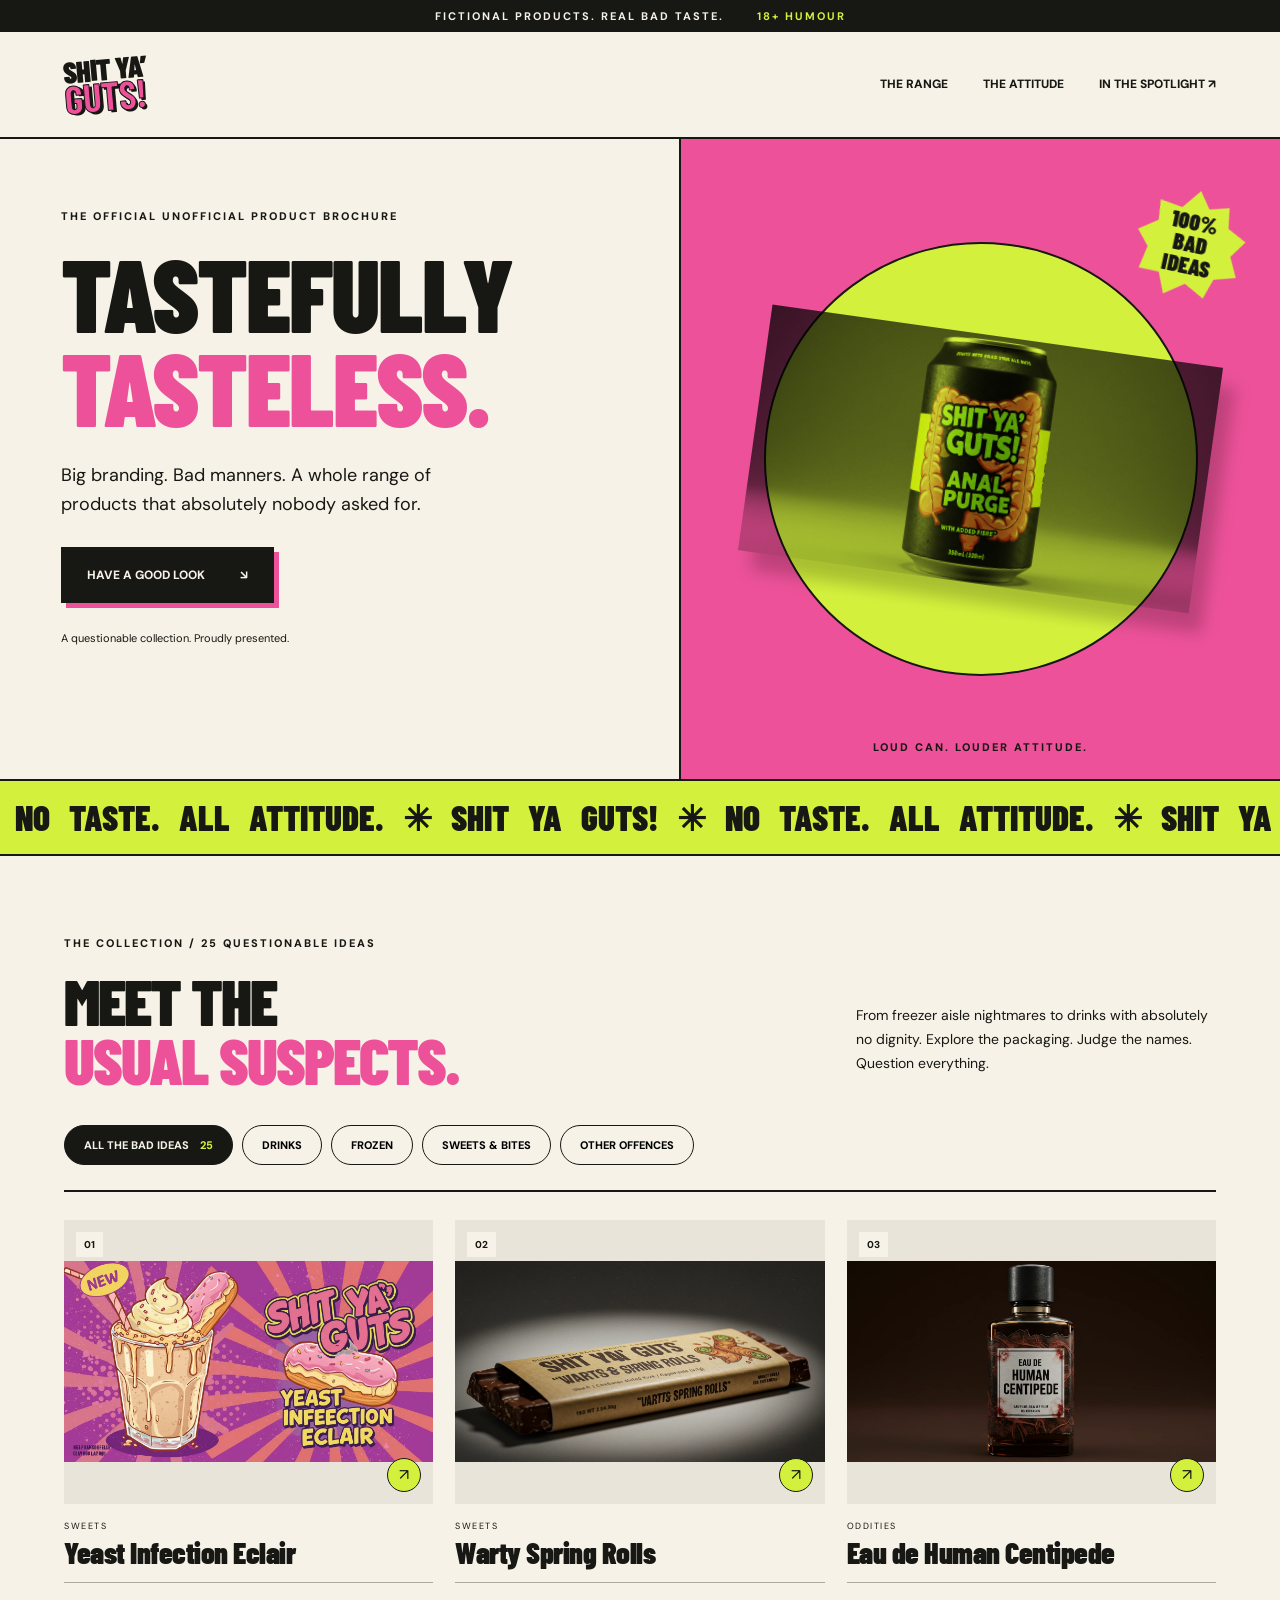
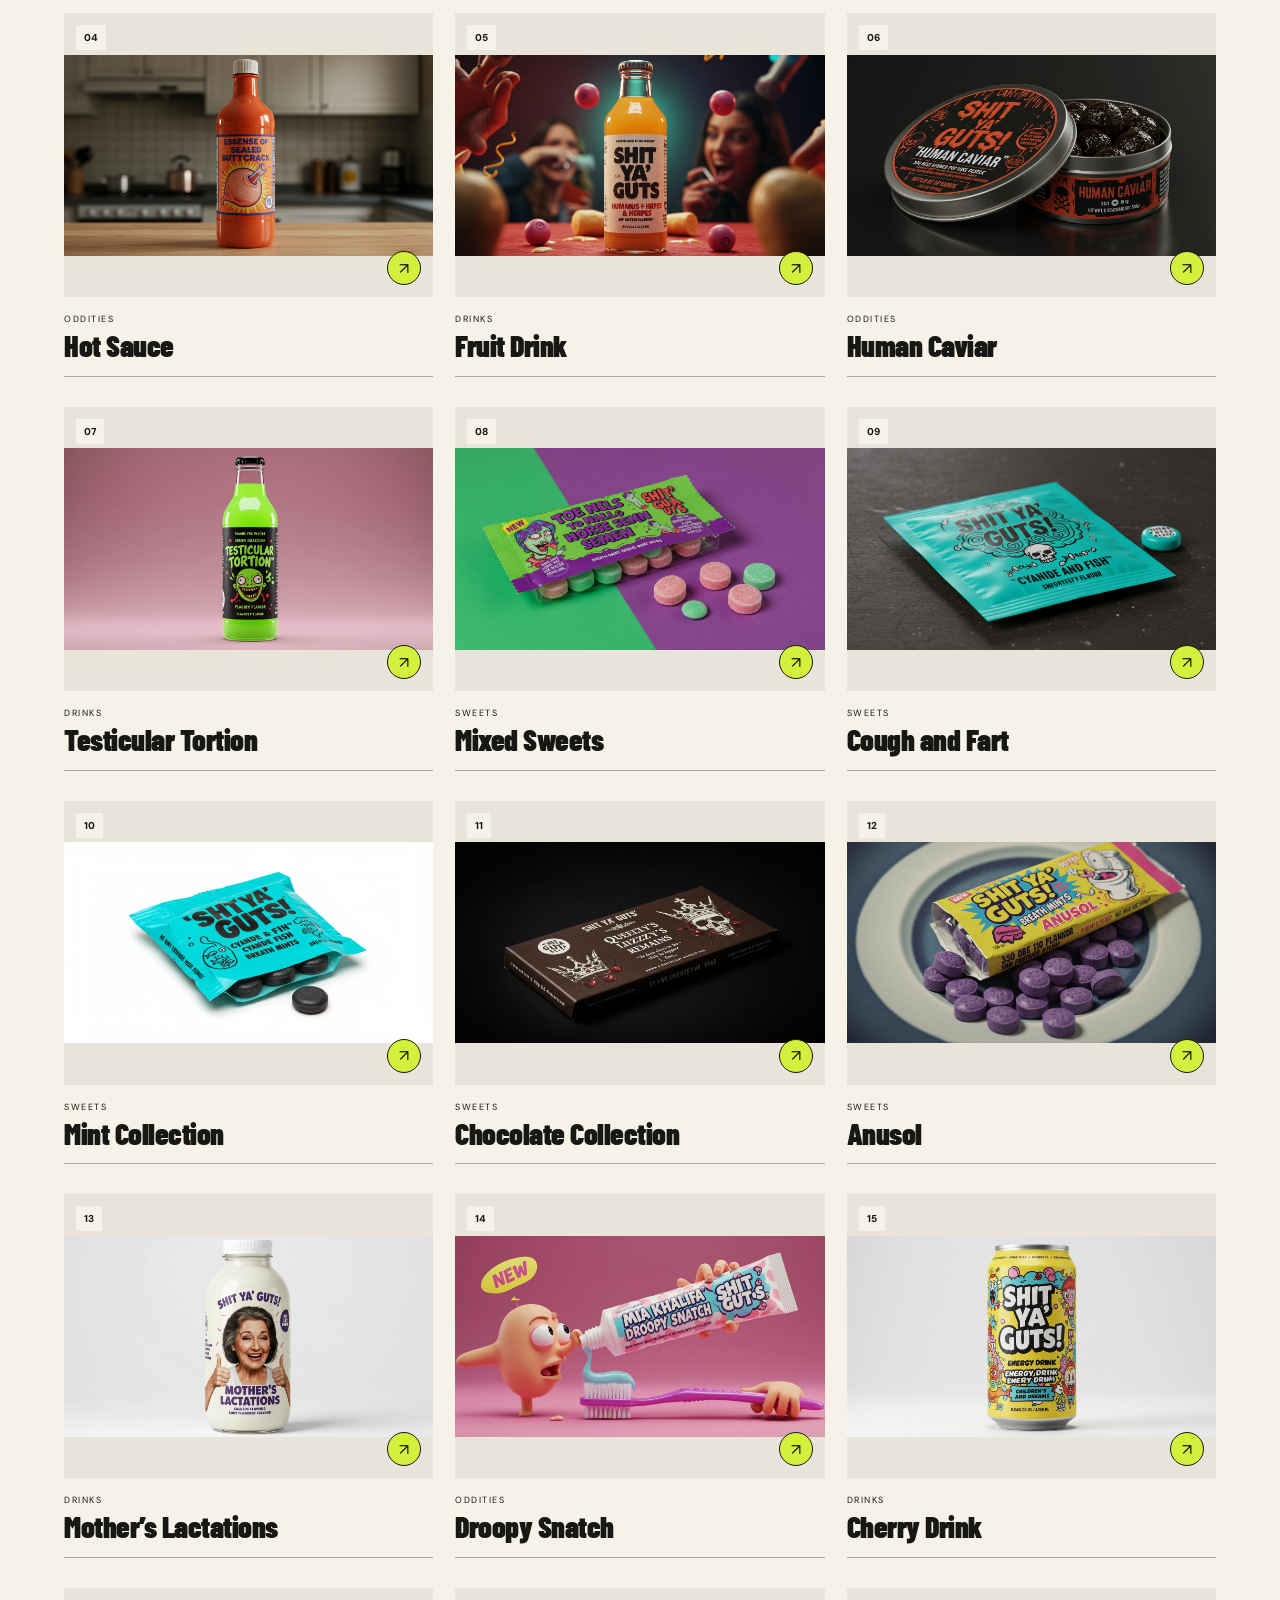
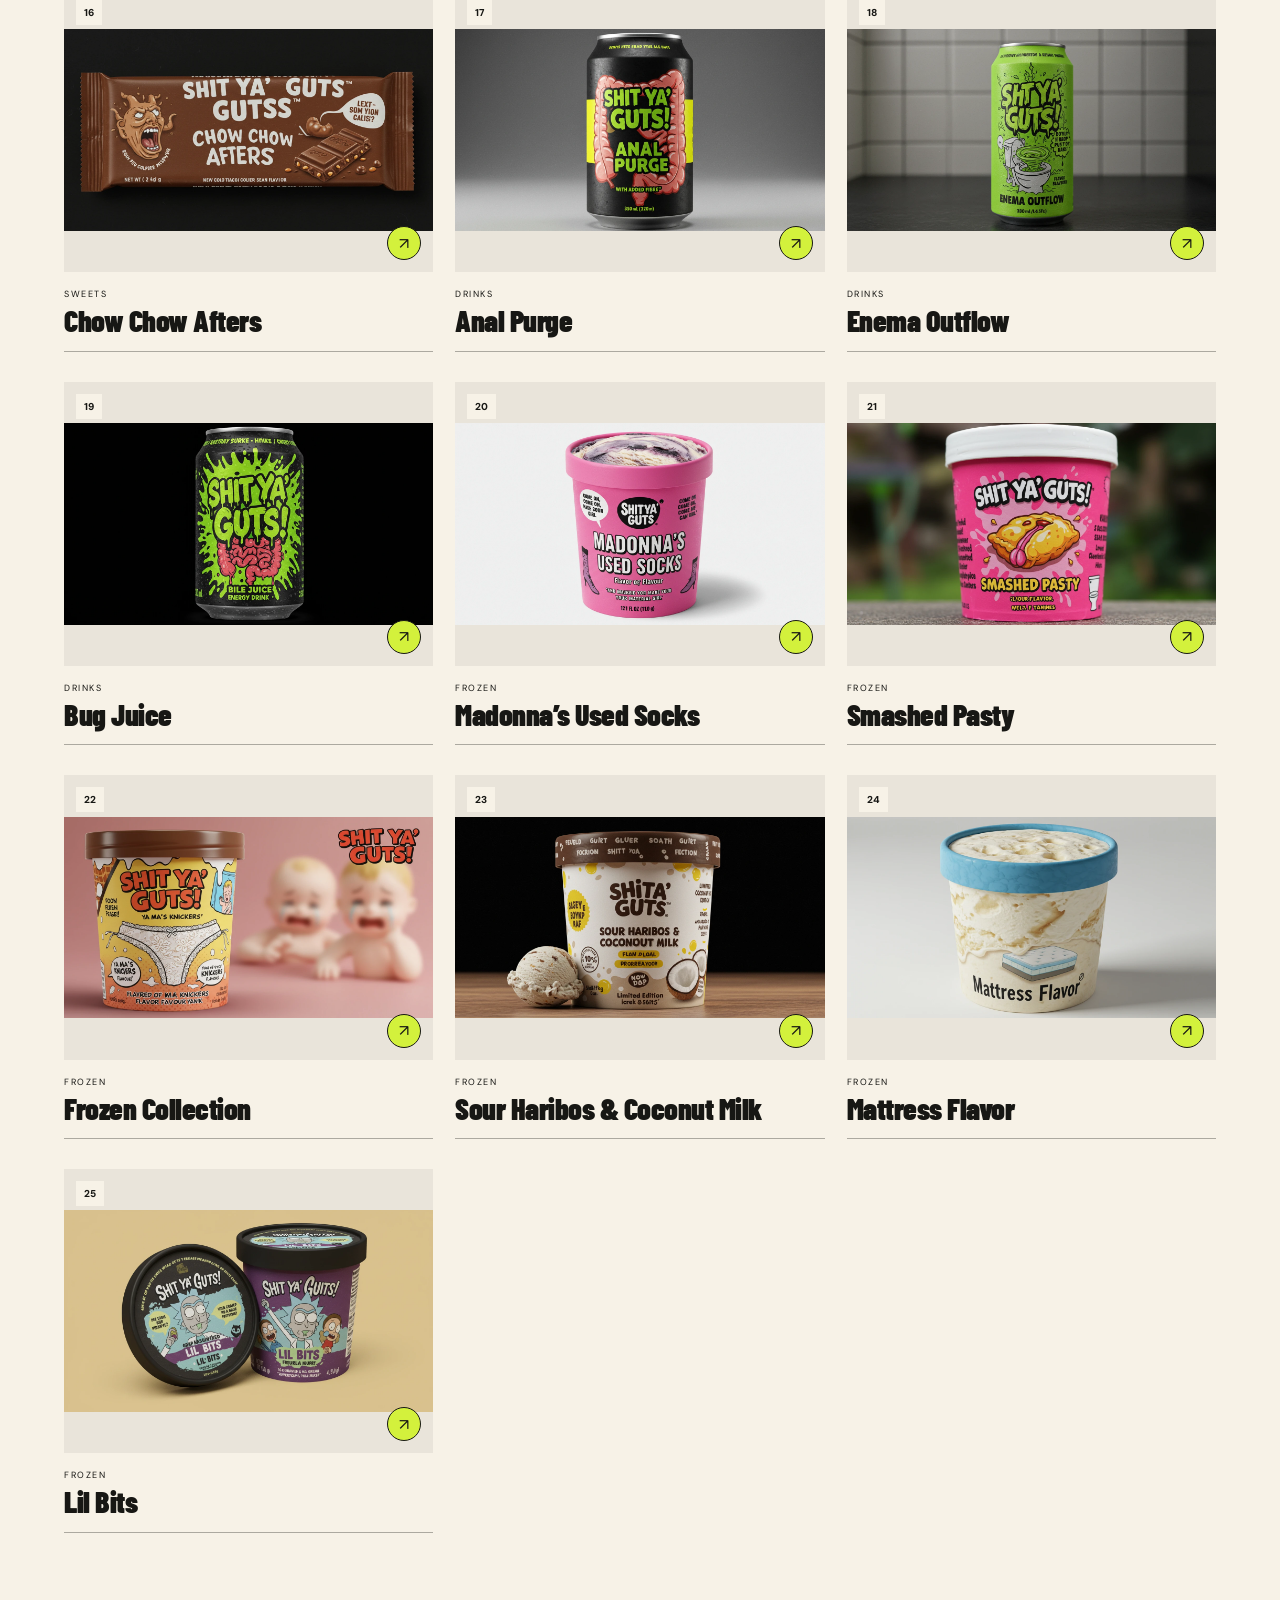
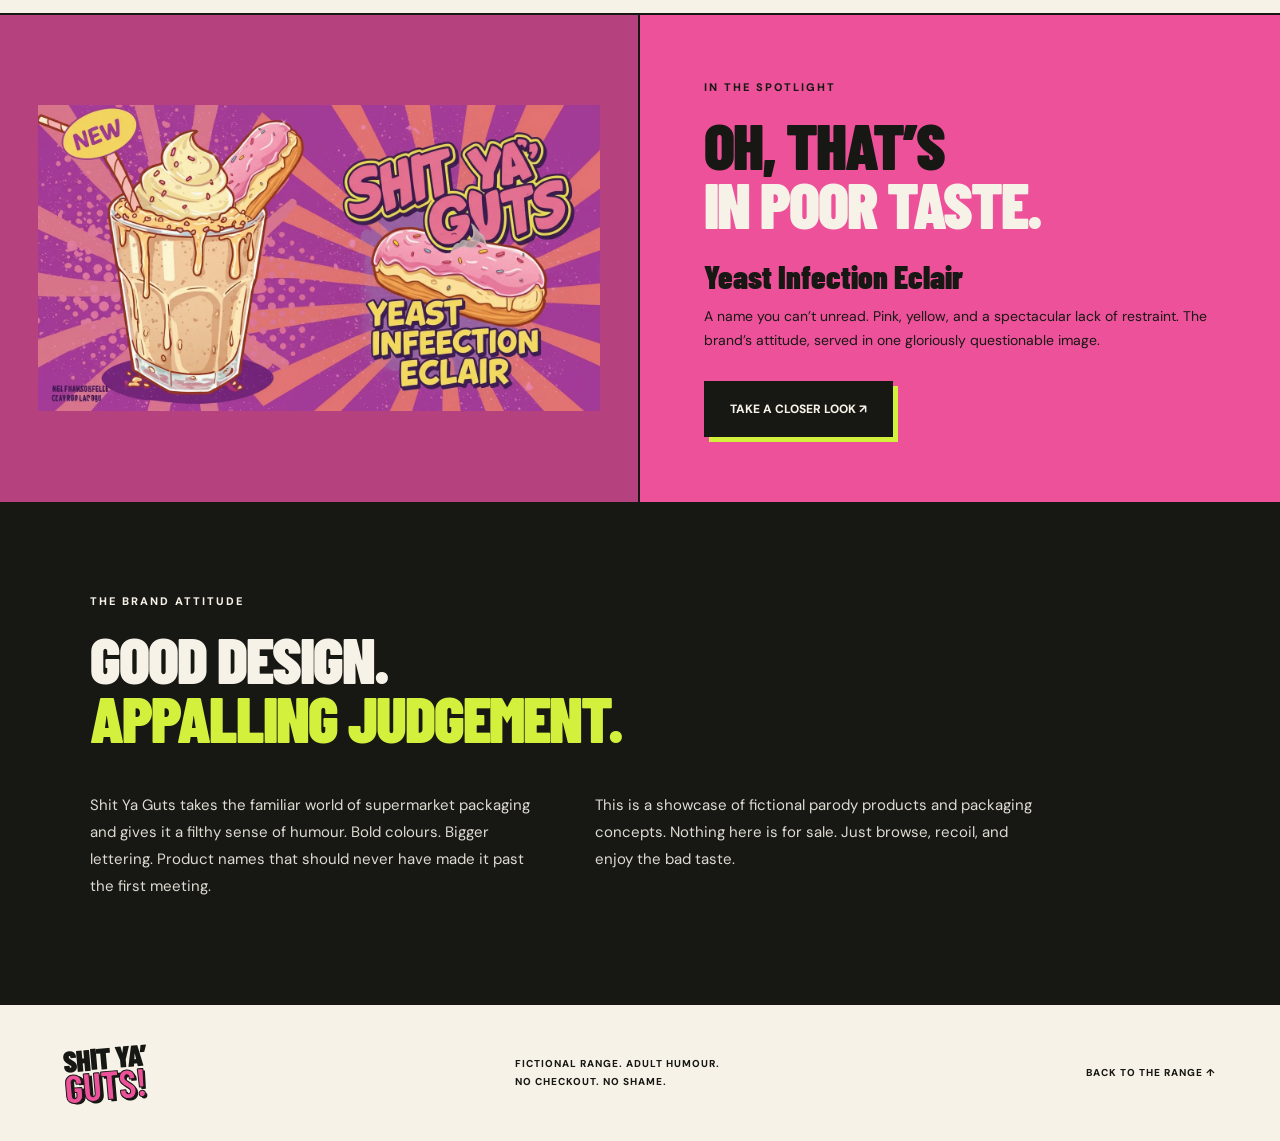
==== syg/index.html @ 216e4b2e "Added SYG and GA" ====
<!doctype html>
<html lang="en">

    <head>
        <!-- Google tag (gtag.js) -->
        <script async src="https://www.googletagmanager.com/gtag/js?id=G-4V64C5Z0NR"></script>
        <script>
            window.dataLayer = window.dataLayer || [];
            function gtag() { dataLayer.push(arguments); }
            gtag('js', new Date());

            gtag('config', 'G-4V64C5Z0NR');
        </script>

        <meta charset="utf-8">
        <meta name="viewport" content="width=device-width,initial-scale=1">
        <meta name="theme-color" content="#ea4b99">
        <title>Shit Ya Guts — Tastefully tasteless.</title>
        <meta name="description" content="Explore the gloriously tasteless fictional Shit Ya Guts product range.">
        <link rel="stylesheet" href="style.css">
    </head>

    <body>
        <div class="notice">FICTIONAL PRODUCTS. REAL BAD TASTE. <span>18+ HUMOUR</span></div>
        <header><a class="logo" href="#" aria-label="Shit Ya Guts home">SHIT YA’<br><b>GUTS!</b></a>
            <nav aria-label="Main navigation"><a href="#range">THE RANGE</a><a href="#attitude">THE ATTITUDE</a><a href="#spotlight">IN THE SPOTLIGHT ↗</a></nav>
        </header>
        <main>
            <section class="hero">
                <div class="hero-copy">
                    <p class="eyebrow">THE OFFICIAL UNOFFICIAL PRODUCT BROCHURE</p>
                    <h1>TASTEFULLY<br><em>TASTELESS.</em></h1>
                    <p class="intro">Big branding. Bad manners. A whole range of products that absolutely nobody asked for.</p><a class="button" href="#range">HAVE A GOOD LOOK <span>↘</span></a>
                    <div class="smallprint">A questionable collection. Proudly presented.</div>
                </div>
                <div class="hero-art">
                    <div class="burst">100%<br>BAD<br>IDEAS</div><img src="assets/17-image-26-.webp" alt="Shit Ya Guts Anal Purge drink can" fetchpriority="high">
                    <div class="art-caption">LOUD CAN. LOUDER ATTITUDE.</div>
                </div>
            </section>
            <div class="ticker" aria-hidden="true">NO TASTE. ALL ATTITUDE. ✳ SHIT YA GUTS! ✳ NO TASTE. ALL ATTITUDE. ✳ SHIT YA GUTS!</div>
            <section id="range" class="range">
                <div class="section-top">
                    <div>
                        <p class="eyebrow">THE COLLECTION / 25 QUESTIONABLE IDEAS</p>
                        <h2>MEET THE<br><em>USUAL SUSPECTS.</em></h2>
                    </div>
                    <p>From freezer aisle nightmares to drinks with absolutely no dignity. Explore the packaging. Judge the names. Question everything.</p>
                </div>
                <div class="filters" role="group" aria-label="Filter products"><button class="active" data-filter="All" aria-pressed="true">ALL THE BAD IDEAS <span>25</span></button><button
                        data-filter="Drinks" aria-pressed="false">DRINKS</button><button data-filter="Frozen" aria-pressed="false">FROZEN</button><button data-filter="Sweets"
                        aria-pressed="false">SWEETS & BITES</button><button data-filter="Oddities" aria-pressed="false">OTHER OFFENCES</button></div>
                <p id="count" class="sr" aria-live="polite"></p>
                <div id="products" class="grid"></div>
            </section>
            <section id="spotlight" class="spotlight">
                <div class="spot-image"><img src="assets/01-image-42-.webp" alt="Pink and yellow Shit Ya Guts Yeast Infection Eclair artwork" loading="lazy"></div>
                <div>
                    <p class="eyebrow">IN THE SPOTLIGHT</p>
                    <h2>OH, THAT’S<br><em>IN POOR TASTE.</em></h2>
                    <h3>Yeast Infection Eclair</h3>
                    <p>A name you can’t unread. Pink, yellow, and a spectacular lack of restraint. The brand’s attitude, served in one gloriously questionable image.</p><button class="button"
                        id="spot-open">TAKE A CLOSER LOOK ↗</button>
                </div>
            </section>
            <section id="attitude" class="attitude">
                <p class="eyebrow">THE BRAND ATTITUDE</p>
                <h2>GOOD DESIGN.<br><em>APPALLING JUDGEMENT.</em></h2>
                <div class="attitude-bottom">
                    <p>Shit Ya Guts takes the familiar world of supermarket packaging and gives it a filthy sense of humour. Bold colours. Bigger lettering. Product names that should never have made
                        it past the first meeting.</p>
                    <p>This is a showcase of fictional parody products and packaging concepts. Nothing here is for sale. Just browse, recoil, and enjoy the bad taste.</p>
                </div>
            </section>
        </main>
        <footer><a class="logo" href="#">SHIT YA’<br><b>GUTS!</b></a>
            <p>FICTIONAL RANGE. ADULT HUMOUR.<br>NO CHECKOUT. NO SHAME.</p><a href="#range">BACK TO THE RANGE ↑</a>
        </footer>
        <dialog id="detail"><button class="close" aria-label="Close product detail">×</button><img id="detail-image" alt="">
            <div class="detail-copy">
                <p class="eyebrow" id="detail-category"></p>
                <h2 id="detail-title"></h2>
                <p>Part of the Shit Ya Guts fictional product collection. Explore the original packaging artwork in all its questionable glory.</p>
            </div>
        </dialog>
        <script src="app.js"></script>
    </body>

</html>
---- syg/style.css ----
@import url('https://fonts.googleapis.com/css2?family=Barlow+Condensed:wght@700;800;900&family=DM+Sans:wght@400;500;600;700&display=swap');
:root{--ink:#171714;--paper:#f7f2e7;--pink:#ed5199;--lime:#d3f13c}*{box-sizing:border-box}html{scroll-behavior:smooth;scroll-padding-top:30px}body{margin:0;background:var(--paper);color:var(--ink);font-family:'DM Sans',Arial,sans-serif}a{color:inherit;text-decoration:none}button{font:inherit;cursor:pointer}button,a{-webkit-tap-highlight-color:transparent}a:focus-visible,button:focus-visible{outline:3px solid #8140cf;outline-offset:5px}.notice{background:var(--ink);color:var(--paper);padding:9px 5%;font-size:11px;font-weight:700;letter-spacing:2px;text-align:center}.notice span{margin-left:28px;color:var(--lime)}header{display:flex;justify-content:space-between;align-items:center;padding:25px 5%;border-bottom:2px solid var(--ink)}.logo{font:900 30px/.78 'Barlow Condensed',Impact,sans-serif;transform:rotate(-5deg);letter-spacing:-1px}.logo b{font-size:40px;color:var(--pink);-webkit-text-stroke:1px var(--ink);text-shadow:2px 2px var(--ink)}nav{display:flex;gap:35px;font-size:12px;font-weight:800}.hero{display:grid;grid-template-columns:1.13fr 1fr;min-height:640px}.hero-copy{padding:70px 7% 60px 9%}.eyebrow{font-size:11px;font-weight:800;letter-spacing:2px;margin:0 0 22px}h1,h2,h3{font-family:'Barlow Condensed',Impact,'Arial Narrow',sans-serif;font-weight:900;letter-spacing:-2px;line-height:.92;margin:0}h1{font-size:clamp(70px,8vw,128px)}em{font-style:normal;color:var(--pink)}.intro{max-width:430px;font-size:18px;line-height:1.6;margin:28px 0}.button{display:inline-flex;align-items:center;gap:35px;padding:18px 24px;background:var(--ink);color:var(--paper);border:2px solid var(--ink);font-weight:800;font-size:12px;box-shadow:5px 5px var(--pink);transition:transform .2s}.button:hover{transform:translateY(-3px)}.smallprint{font-size:11px;margin-top:28px}.hero-art{position:relative;background:var(--pink);display:flex;align-items:center;justify-content:center;overflow:hidden;border-left:2px solid var(--ink)}.hero-art:before{content:'';position:absolute;width:430px;height:430px;border:2px solid var(--ink);border-radius:50%;background:var(--lime);transform:rotate(-15deg)}.hero-art img{position:relative;width:76%;mix-blend-mode:multiply;transform:rotate(8deg);filter:drop-shadow(15px 18px 8px #0003)}.burst{position:absolute;z-index:2;right:6%;top:8%;background:var(--lime);width:108px;height:108px;clip-path:polygon(50% 0,61% 15%,79% 10%,82% 29%,100% 38%,89% 54%,98% 72%,78% 78%,72% 97%,53% 87%,35% 100%,27% 81%,8% 81%,12% 60%,0 46%,17% 34%,15% 15%,36% 18%);display:grid;place-content:center;text-align:center;font:900 23px/.95 'Barlow Condensed',Impact;transform:rotate(12deg)}.art-caption{position:absolute;bottom:25px;font-size:11px;font-weight:800;letter-spacing:2px}.ticker{background:var(--lime);border-block:2px solid;white-space:nowrap;overflow:hidden;font:900 35px 'Barlow Condensed',Impact;padding:15px;word-spacing:12px}.range{padding:80px 5%}.section-top{display:flex;align-items:flex-end;justify-content:space-between;gap:40px;margin-bottom:35px}h2{font-size:clamp(48px,5vw,78px)}.section-top>p{max-width:360px;font-size:14px;line-height:1.7}.filters{display:flex;flex-wrap:wrap;gap:9px;border-bottom:2px solid;padding-bottom:25px;margin-bottom:28px}.filters button{background:transparent;border:1px solid var(--ink);border-radius:30px;padding:12px 19px;font-size:11px;font-weight:800}.filters button.active,.filters button:hover{background:var(--ink);color:var(--paper)}.filters span{color:var(--lime);margin-left:8px}.grid{display:grid;grid-template-columns:repeat(3,1fr);gap:30px 22px}.card{border:0;background:transparent;text-align:left;padding:0;color:var(--ink)}.photo{position:relative;aspect-ratio:1.3;overflow:hidden;background:#e9e4da}.photo img{width:100%;height:100%;object-fit:contain;transition:transform .35s}.card:hover img{transform:scale(1.06)}.number{position:absolute;top:12px;left:12px;background:var(--paper);padding:6px 8px;font-size:10px;font-weight:800}.arrow{position:absolute;right:12px;bottom:12px;background:var(--lime);border:1px solid;width:34px;height:34px;display:grid;place-items:center;border-radius:50%}.card-info{padding:16px 0;border-bottom:1px solid #17171455}.card-info p{font-size:9px;letter-spacing:1.5px;text-transform:uppercase;margin:0 0 7px}.card h3{font-size:30px;letter-spacing:-.5px}.spotlight{display:grid;grid-template-columns:1fr 1fr;background:var(--pink);border-block:2px solid}.spot-image{display:flex;align-items:center;background:#b5427e;padding:6%;border-right:2px solid}.spot-image img{width:100%}.spotlight>div:last-child{padding:65px 10%}.spotlight em{color:var(--paper)}.spotlight h3{font-size:32px;letter-spacing:0;margin-top:28px}.spotlight p:not(.eyebrow){font-size:14px;line-height:1.7;margin-bottom:28px}.spotlight .button{box-shadow:5px 5px var(--lime)}.attitude{padding:90px 7%;background:var(--ink);color:var(--paper)}.attitude em{color:var(--lime)}.attitude-bottom{display:grid;grid-template-columns:1fr 1fr;gap:60px;margin-top:30px;max-width:950px}.attitude-bottom p{font-size:15px;line-height:1.8;color:#dedbd2}footer{display:flex;align-items:center;justify-content:space-between;gap:30px;padding:40px 5%}footer p,footer>a:last-child{font-size:10px;font-weight:800;line-height:1.8;letter-spacing:1px}dialog{border:2px solid var(--ink);background:var(--paper);padding:0;max-width:920px;width:90%;max-height:90vh;overflow:auto}dialog::backdrop{background:#171714da}dialog>img{display:block;width:100%;max-height:60vh;object-fit:contain;background:#e8e3da}.detail-copy{padding:30px}.detail-copy h2{font-size:45px}.detail-copy>p:last-child{font-size:14px;line-height:1.6}.close{position:absolute;right:12px;top:12px;width:42px;height:42px;background:var(--lime);border:2px solid;font-size:28px;border-radius:50%}.sr{position:absolute;width:1px;height:1px;overflow:hidden;clip-path:inset(50%)}@media(min-width:1600px){body{max-width:1800px;margin:auto}}@media(max-width:800px){nav{gap:15px;font-size:10px}nav a:last-child{display:none}.hero{grid-template-columns:1fr}.hero-copy{padding:50px 6%}.hero-art{min-height:440px;border-left:0;border-top:2px solid}.hero-art img{width:60%;max-height:420px;object-fit:contain}.hero-art:before{width:330px;height:330px}.section-top{display:block}.section-top>p{margin-top:25px}.grid{grid-template-columns:repeat(2,1fr);gap:22px 14px}.range{padding:55px 5%}.spotlight{grid-template-columns:1fr}.spot-image{border-right:0;border-bottom:2px solid;padding:8%}.spotlight>div:last-child{padding:45px 6%}.attitude{padding:60px 6%}.attitude-bottom{grid-template-columns:1fr;gap:5px}footer{flex-wrap:wrap}.card h3{font-size:25px}.filters button{padding:10px 13px;font-size:10px}}@media(prefers-reduced-motion:reduce){html{scroll-behavior:auto}*{transition:none!important}}
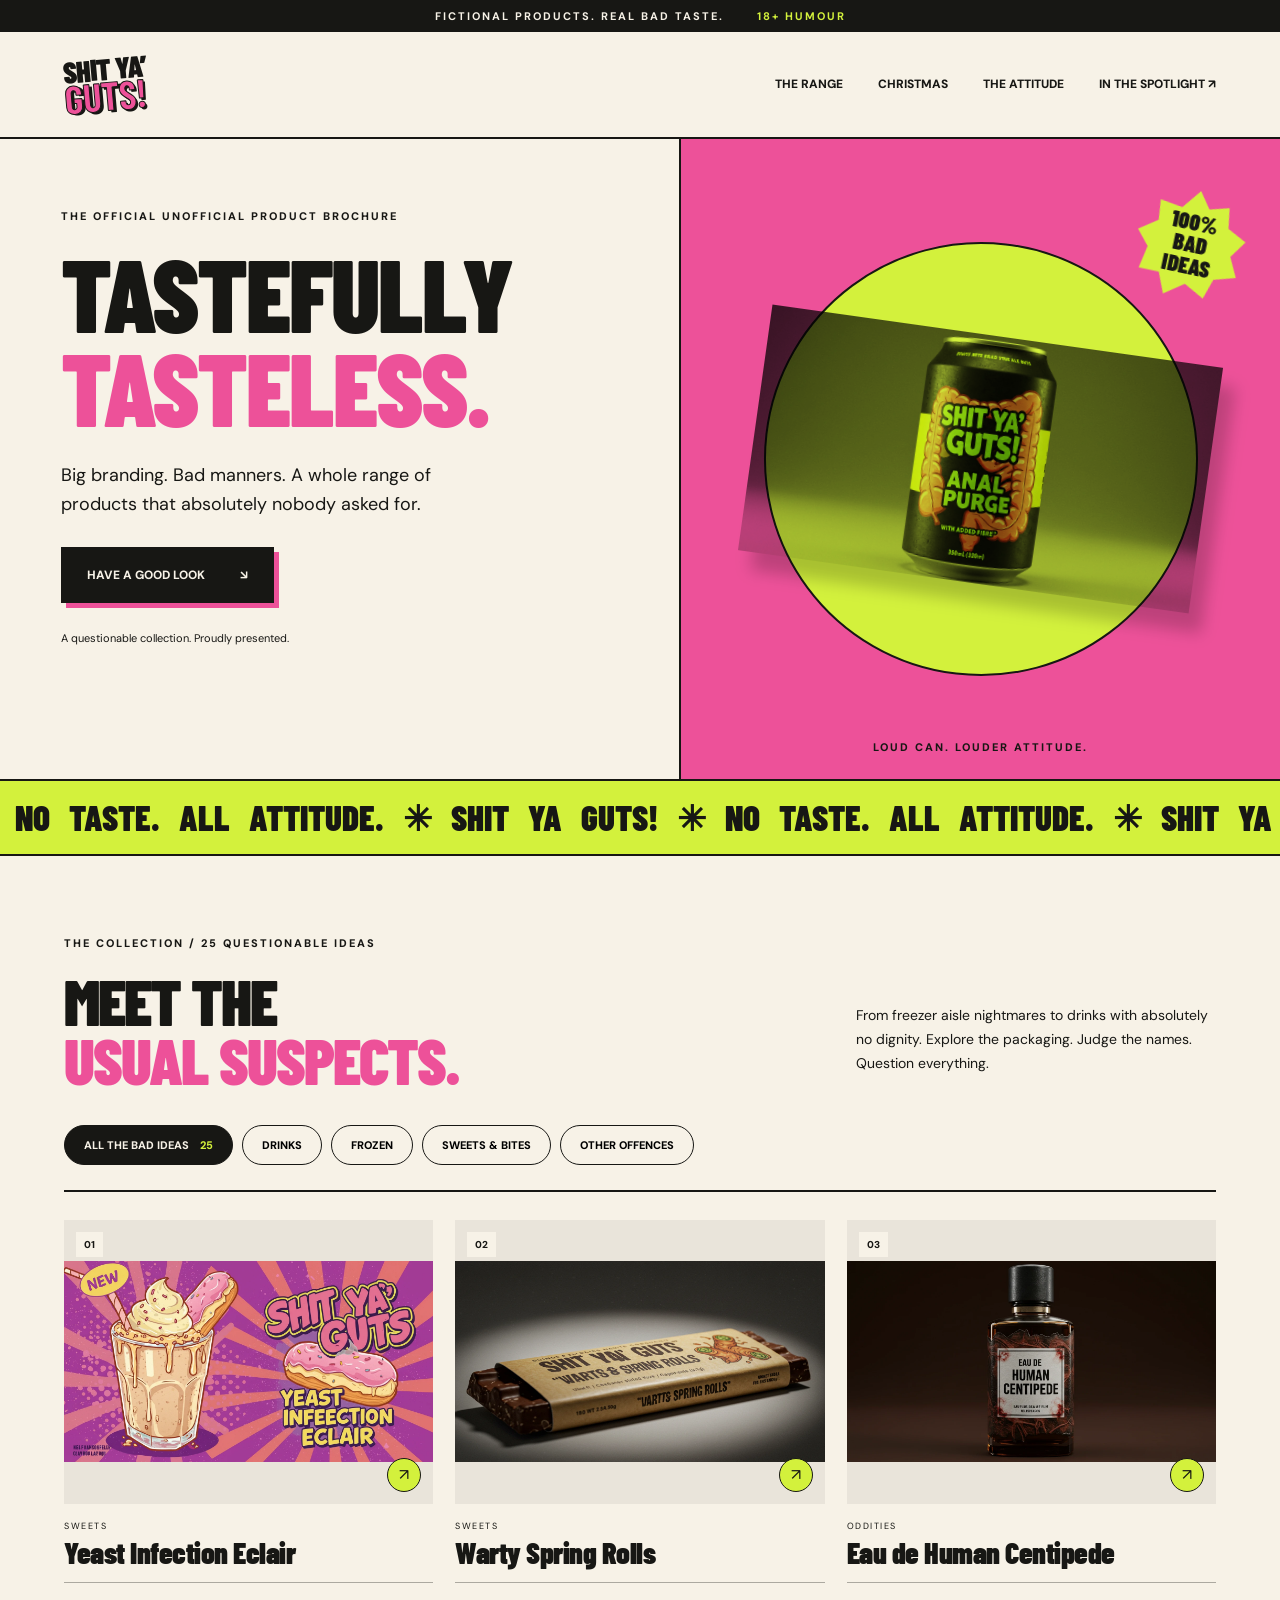
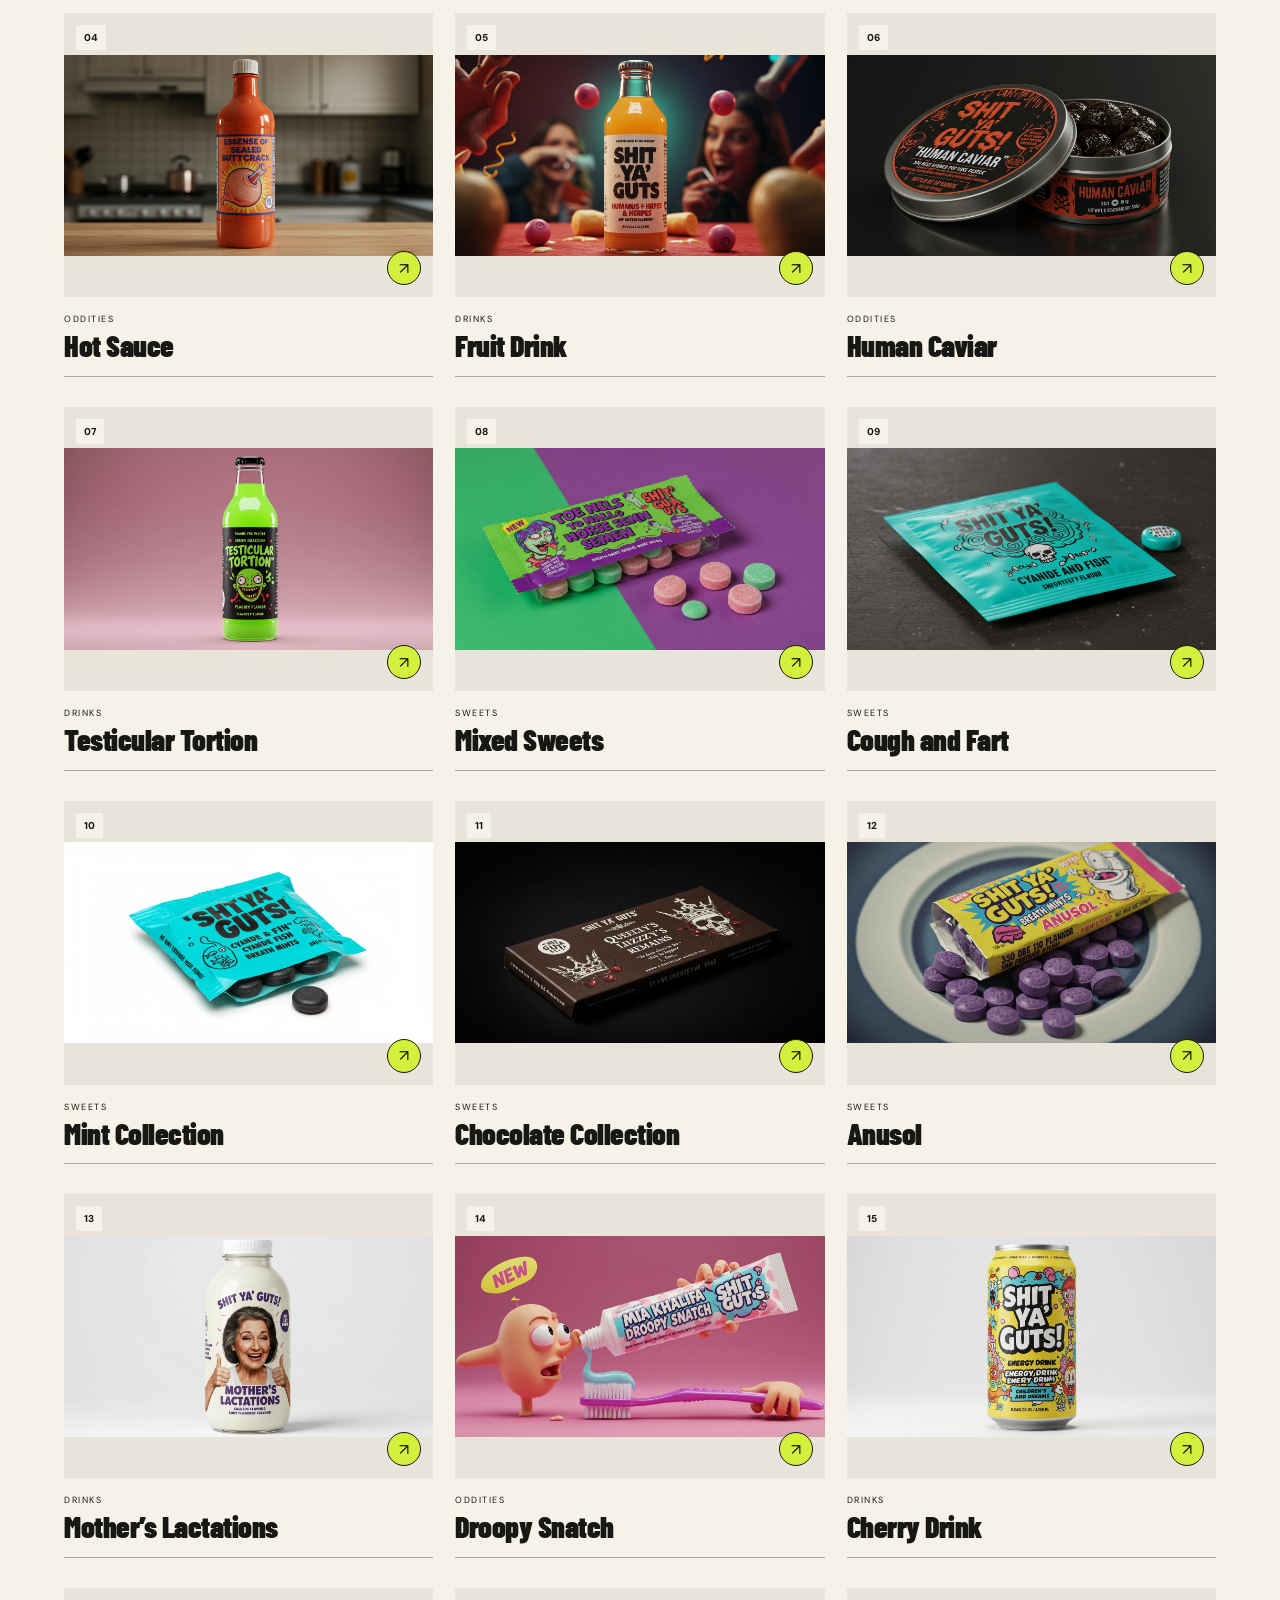
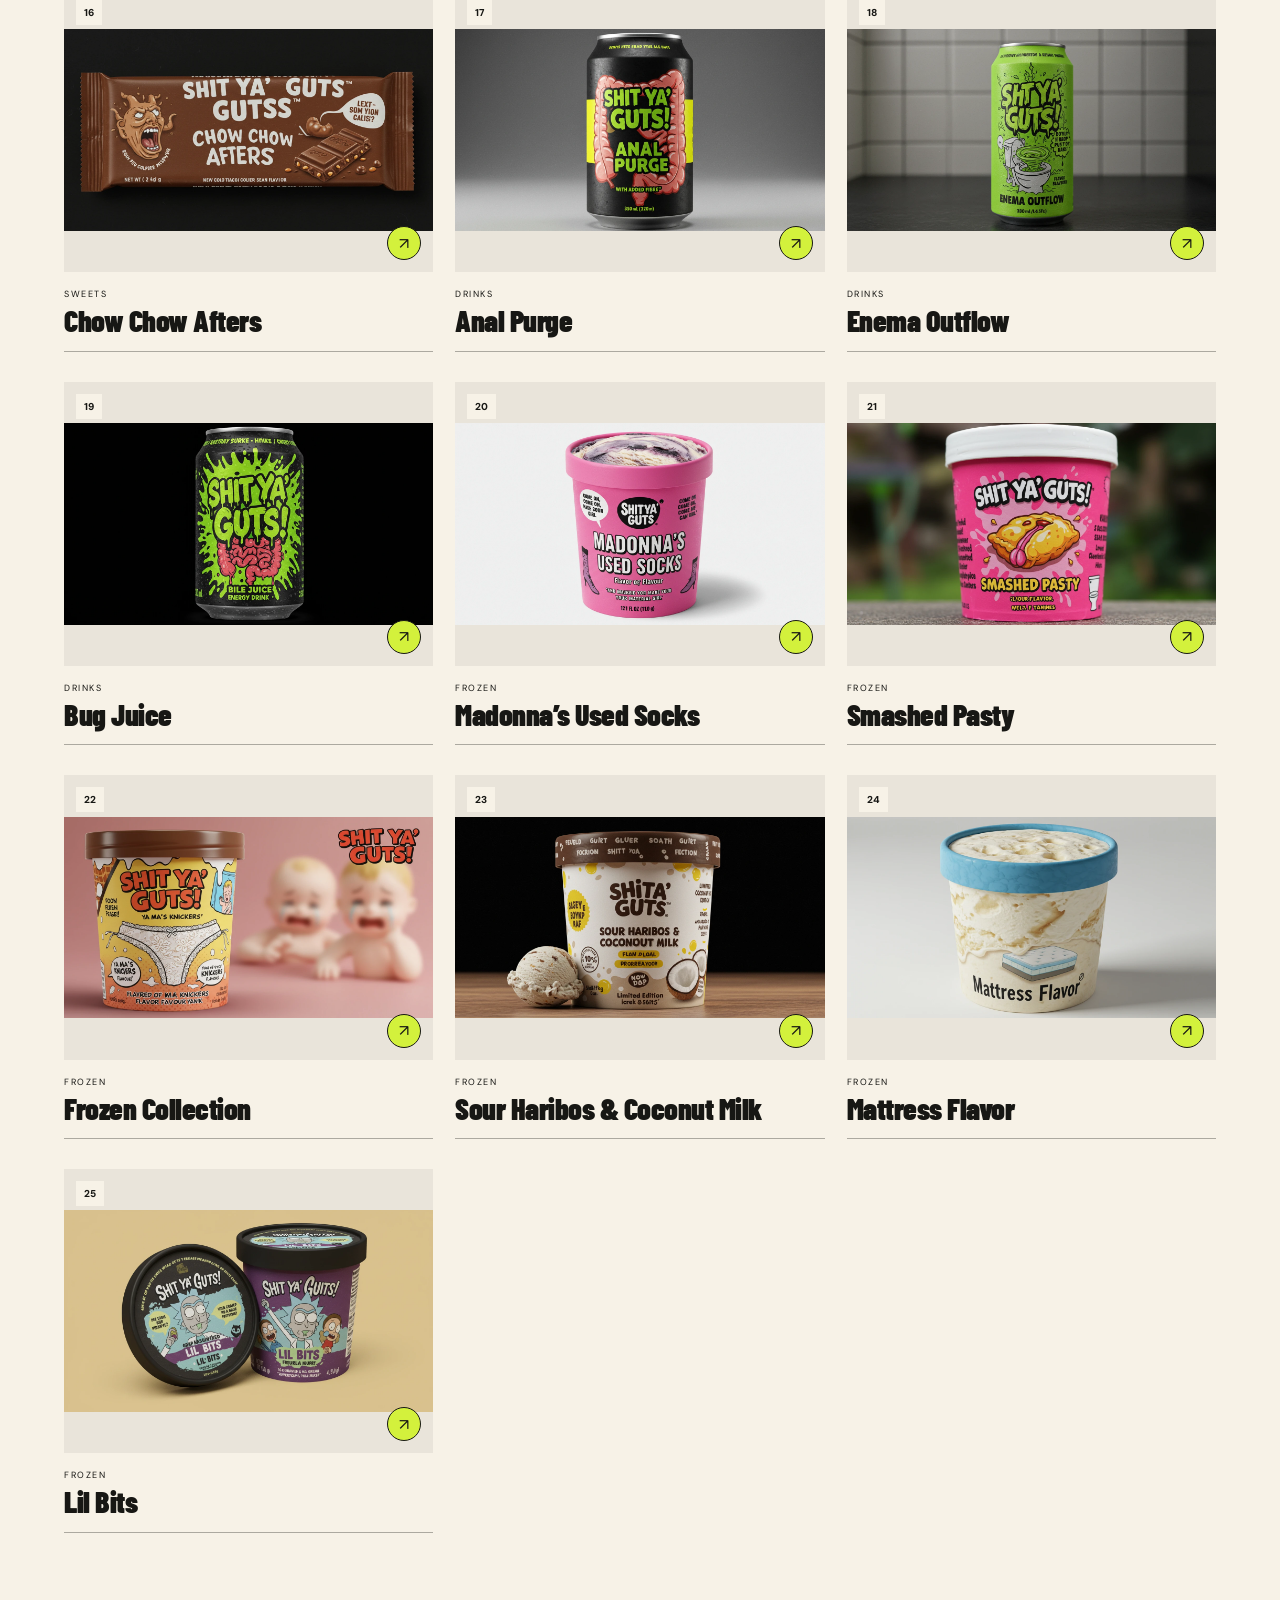
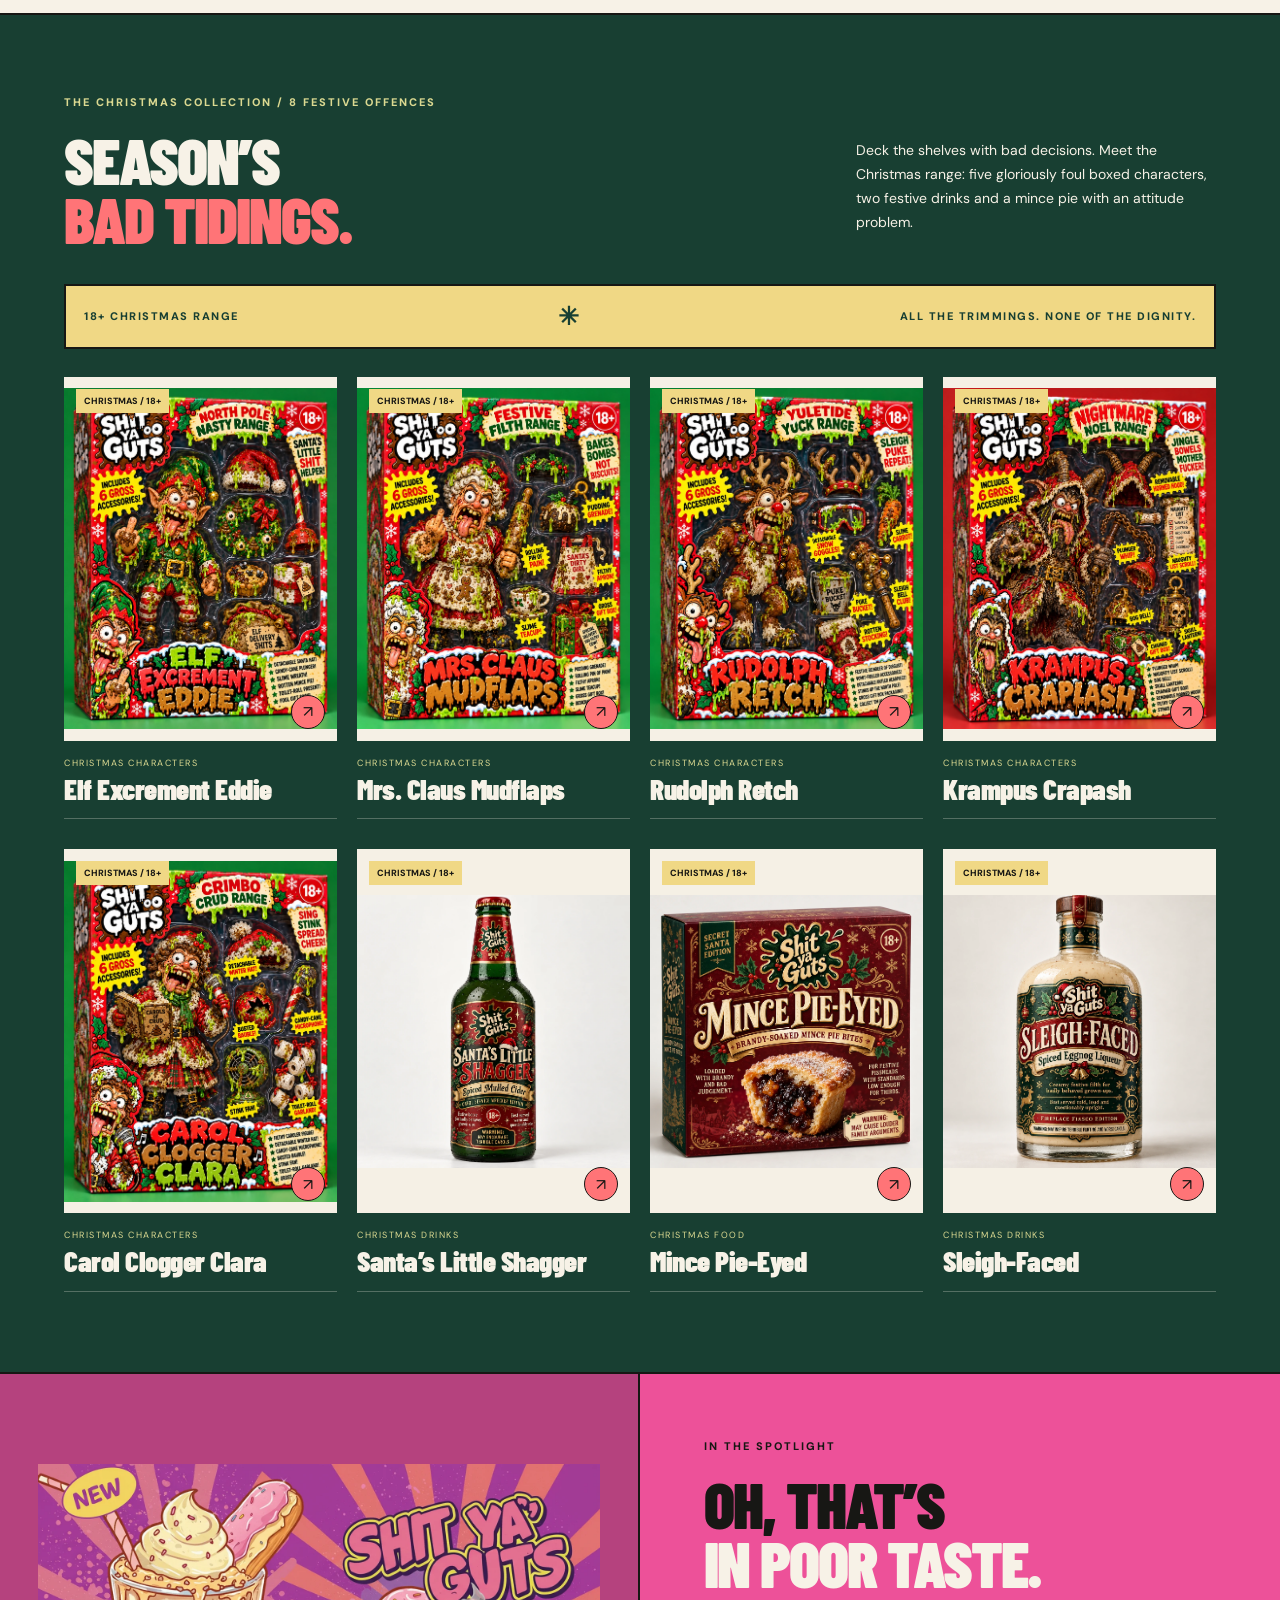
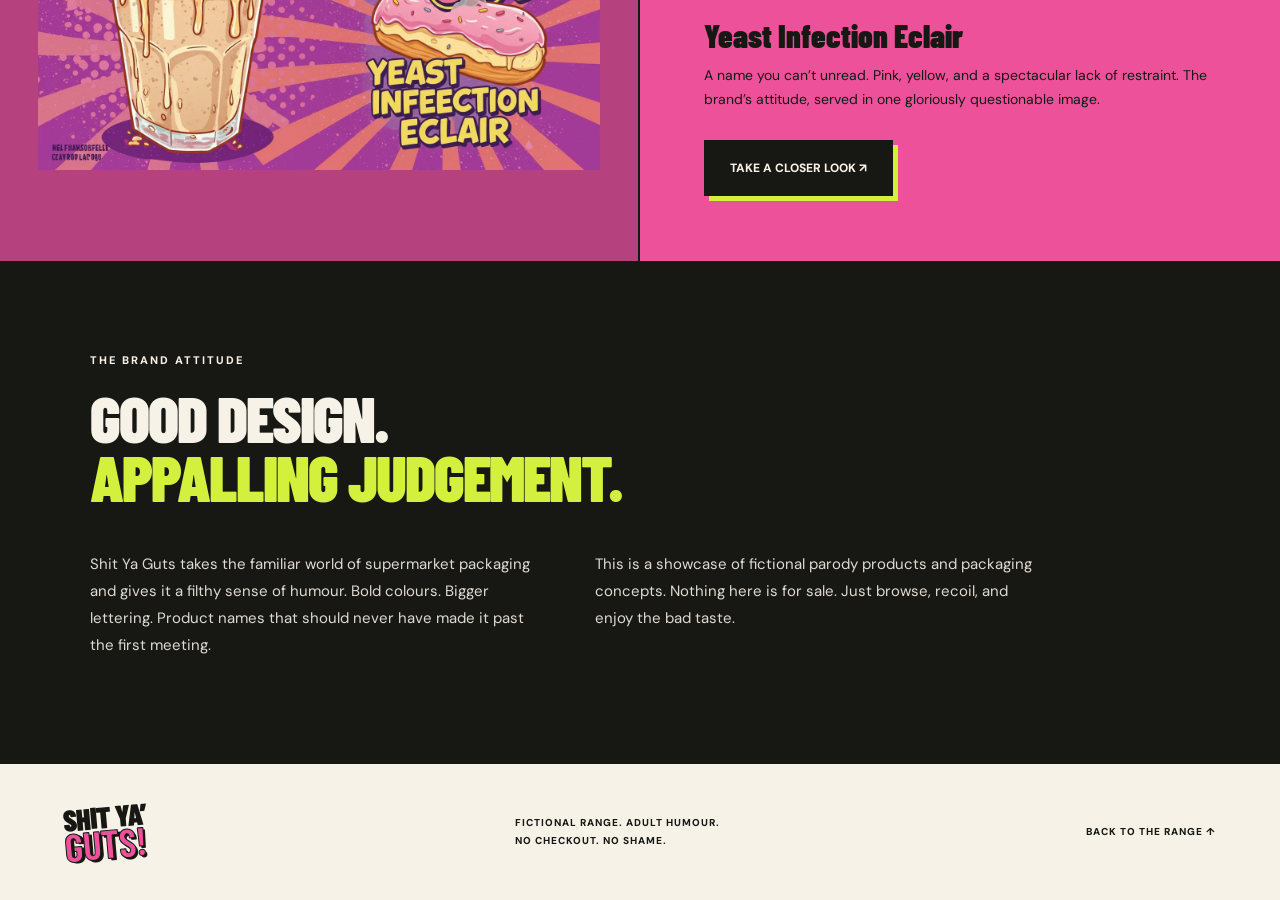
==== commit 78693491: "Added XMAS" ====
--- a/syg/index.html
+++ b/syg/index.html
@@ -11,7 +11,6 @@
 
             gtag('config', 'G-4V64C5Z0NR');
         </script>
-
         <meta charset="utf-8">
         <meta name="viewport" content="width=device-width,initial-scale=1">
         <meta name="theme-color" content="#ea4b99">
@@ -23,7 +22,7 @@
     <body>
         <div class="notice">FICTIONAL PRODUCTS. REAL BAD TASTE. <span>18+ HUMOUR</span></div>
         <header><a class="logo" href="#" aria-label="Shit Ya Guts home">SHIT YA’<br><b>GUTS!</b></a>
-            <nav aria-label="Main navigation"><a href="#range">THE RANGE</a><a href="#attitude">THE ATTITUDE</a><a href="#spotlight">IN THE SPOTLIGHT ↗</a></nav>
+            <nav aria-label="Main navigation"><a href="#range">THE RANGE</a><a href="#christmas">CHRISTMAS</a><a href="#attitude">THE ATTITUDE</a><a href="#spotlight">IN THE SPOTLIGHT ↗</a></nav>
         </header>
         <main>
             <section class="hero">
@@ -52,6 +51,17 @@
                         aria-pressed="false">SWEETS & BITES</button><button data-filter="Oddities" aria-pressed="false">OTHER OFFENCES</button></div>
                 <p id="count" class="sr" aria-live="polite"></p>
                 <div id="products" class="grid"></div>
+            </section>
+            <section id="christmas" class="christmas range">
+                <div class="section-top">
+                    <div>
+                        <p class="eyebrow">THE CHRISTMAS COLLECTION / 8 FESTIVE OFFENCES</p>
+                        <h2>SEASON’S<br><em>BAD TIDINGS.</em></h2>
+                    </div>
+                    <p>Deck the shelves with bad decisions. Meet the Christmas range: five gloriously foul boxed characters, two festive drinks and a mince pie with an attitude problem.</p>
+                </div>
+                <div class="christmas-band">18+ CHRISTMAS RANGE <span>✳</span> ALL THE TRIMMINGS. NONE OF THE DIGNITY.</div>
+                <div id="christmas-products" class="grid christmas-grid"></div>
             </section>
             <section id="spotlight" class="spotlight">
                 <div class="spot-image"><img src="assets/01-image-42-.webp" alt="Pink and yellow Shit Ya Guts Yeast Infection Eclair artwork" loading="lazy"></div>
--- a/syg/style.css
+++ b/syg/style.css
@@ -1,2 +1,4 @@
 @import url('https://fonts.googleapis.com/css2?family=Barlow+Condensed:wght@700;800;900&family=DM+Sans:wght@400;500;600;700&display=swap');
 :root{--ink:#171714;--paper:#f7f2e7;--pink:#ed5199;--lime:#d3f13c}*{box-sizing:border-box}html{scroll-behavior:smooth;scroll-padding-top:30px}body{margin:0;background:var(--paper);color:var(--ink);font-family:'DM Sans',Arial,sans-serif}a{color:inherit;text-decoration:none}button{font:inherit;cursor:pointer}button,a{-webkit-tap-highlight-color:transparent}a:focus-visible,button:focus-visible{outline:3px solid #8140cf;outline-offset:5px}.notice{background:var(--ink);color:var(--paper);padding:9px 5%;font-size:11px;font-weight:700;letter-spacing:2px;text-align:center}.notice span{margin-left:28px;color:var(--lime)}header{display:flex;justify-content:space-between;align-items:center;padding:25px 5%;border-bottom:2px solid var(--ink)}.logo{font:900 30px/.78 'Barlow Condensed',Impact,sans-serif;transform:rotate(-5deg);letter-spacing:-1px}.logo b{font-size:40px;color:var(--pink);-webkit-text-stroke:1px var(--ink);text-shadow:2px 2px var(--ink)}nav{display:flex;gap:35px;font-size:12px;font-weight:800}.hero{display:grid;grid-template-columns:1.13fr 1fr;min-height:640px}.hero-copy{padding:70px 7% 60px 9%}.eyebrow{font-size:11px;font-weight:800;letter-spacing:2px;margin:0 0 22px}h1,h2,h3{font-family:'Barlow Condensed',Impact,'Arial Narrow',sans-serif;font-weight:900;letter-spacing:-2px;line-height:.92;margin:0}h1{font-size:clamp(70px,8vw,128px)}em{font-style:normal;color:var(--pink)}.intro{max-width:430px;font-size:18px;line-height:1.6;margin:28px 0}.button{display:inline-flex;align-items:center;gap:35px;padding:18px 24px;background:var(--ink);color:var(--paper);border:2px solid var(--ink);font-weight:800;font-size:12px;box-shadow:5px 5px var(--pink);transition:transform .2s}.button:hover{transform:translateY(-3px)}.smallprint{font-size:11px;margin-top:28px}.hero-art{position:relative;background:var(--pink);display:flex;align-items:center;justify-content:center;overflow:hidden;border-left:2px solid var(--ink)}.hero-art:before{content:'';position:absolute;width:430px;height:430px;border:2px solid var(--ink);border-radius:50%;background:var(--lime);transform:rotate(-15deg)}.hero-art img{position:relative;width:76%;mix-blend-mode:multiply;transform:rotate(8deg);filter:drop-shadow(15px 18px 8px #0003)}.burst{position:absolute;z-index:2;right:6%;top:8%;background:var(--lime);width:108px;height:108px;clip-path:polygon(50% 0,61% 15%,79% 10%,82% 29%,100% 38%,89% 54%,98% 72%,78% 78%,72% 97%,53% 87%,35% 100%,27% 81%,8% 81%,12% 60%,0 46%,17% 34%,15% 15%,36% 18%);display:grid;place-content:center;text-align:center;font:900 23px/.95 'Barlow Condensed',Impact;transform:rotate(12deg)}.art-caption{position:absolute;bottom:25px;font-size:11px;font-weight:800;letter-spacing:2px}.ticker{background:var(--lime);border-block:2px solid;white-space:nowrap;overflow:hidden;font:900 35px 'Barlow Condensed',Impact;padding:15px;word-spacing:12px}.range{padding:80px 5%}.section-top{display:flex;align-items:flex-end;justify-content:space-between;gap:40px;margin-bottom:35px}h2{font-size:clamp(48px,5vw,78px)}.section-top>p{max-width:360px;font-size:14px;line-height:1.7}.filters{display:flex;flex-wrap:wrap;gap:9px;border-bottom:2px solid;padding-bottom:25px;margin-bottom:28px}.filters button{background:transparent;border:1px solid var(--ink);border-radius:30px;padding:12px 19px;font-size:11px;font-weight:800}.filters button.active,.filters button:hover{background:var(--ink);color:var(--paper)}.filters span{color:var(--lime);margin-left:8px}.grid{display:grid;grid-template-columns:repeat(3,1fr);gap:30px 22px}.card{border:0;background:transparent;text-align:left;padding:0;color:var(--ink)}.photo{position:relative;aspect-ratio:1.3;overflow:hidden;background:#e9e4da}.photo img{width:100%;height:100%;object-fit:contain;transition:transform .35s}.card:hover img{transform:scale(1.06)}.number{position:absolute;top:12px;left:12px;background:var(--paper);padding:6px 8px;font-size:10px;font-weight:800}.arrow{position:absolute;right:12px;bottom:12px;background:var(--lime);border:1px solid;width:34px;height:34px;display:grid;place-items:center;border-radius:50%}.card-info{padding:16px 0;border-bottom:1px solid #17171455}.card-info p{font-size:9px;letter-spacing:1.5px;text-transform:uppercase;margin:0 0 7px}.card h3{font-size:30px;letter-spacing:-.5px}.spotlight{display:grid;grid-template-columns:1fr 1fr;background:var(--pink);border-block:2px solid}.spot-image{display:flex;align-items:center;background:#b5427e;padding:6%;border-right:2px solid}.spot-image img{width:100%}.spotlight>div:last-child{padding:65px 10%}.spotlight em{color:var(--paper)}.spotlight h3{font-size:32px;letter-spacing:0;margin-top:28px}.spotlight p:not(.eyebrow){font-size:14px;line-height:1.7;margin-bottom:28px}.spotlight .button{box-shadow:5px 5px var(--lime)}.attitude{padding:90px 7%;background:var(--ink);color:var(--paper)}.attitude em{color:var(--lime)}.attitude-bottom{display:grid;grid-template-columns:1fr 1fr;gap:60px;margin-top:30px;max-width:950px}.attitude-bottom p{font-size:15px;line-height:1.8;color:#dedbd2}footer{display:flex;align-items:center;justify-content:space-between;gap:30px;padding:40px 5%}footer p,footer>a:last-child{font-size:10px;font-weight:800;line-height:1.8;letter-spacing:1px}dialog{border:2px solid var(--ink);background:var(--paper);padding:0;max-width:920px;width:90%;max-height:90vh;overflow:auto}dialog::backdrop{background:#171714da}dialog>img{display:block;width:100%;max-height:60vh;object-fit:contain;background:#e8e3da}.detail-copy{padding:30px}.detail-copy h2{font-size:45px}.detail-copy>p:last-child{font-size:14px;line-height:1.6}.close{position:absolute;right:12px;top:12px;width:42px;height:42px;background:var(--lime);border:2px solid;font-size:28px;border-radius:50%}.sr{position:absolute;width:1px;height:1px;overflow:hidden;clip-path:inset(50%)}@media(min-width:1600px){body{max-width:1800px;margin:auto}}@media(max-width:800px){nav{gap:15px;font-size:10px}nav a:last-child{display:none}.hero{grid-template-columns:1fr}.hero-copy{padding:50px 6%}.hero-art{min-height:440px;border-left:0;border-top:2px solid}.hero-art img{width:60%;max-height:420px;object-fit:contain}.hero-art:before{width:330px;height:330px}.section-top{display:block}.section-top>p{margin-top:25px}.grid{grid-template-columns:repeat(2,1fr);gap:22px 14px}.range{padding:55px 5%}.spotlight{grid-template-columns:1fr}.spot-image{border-right:0;border-bottom:2px solid;padding:8%}.spotlight>div:last-child{padding:45px 6%}.attitude{padding:60px 6%}.attitude-bottom{grid-template-columns:1fr;gap:5px}footer{flex-wrap:wrap}.card h3{font-size:25px}.filters button{padding:10px 13px;font-size:10px}}@media(prefers-reduced-motion:reduce){html{scroll-behavior:auto}*{transition:none!important}}
+
+.christmas{background:#183f32;color:var(--paper);border-top:2px solid var(--ink)}.christmas em{color:#ff7477}.christmas .eyebrow{color:#dbd991}.christmas-band{display:flex;justify-content:space-between;align-items:center;gap:15px;background:#f0d885;color:#183f32;padding:14px 18px;margin-bottom:28px;font-size:11px;font-weight:800;letter-spacing:1.5px;border:2px solid var(--ink)}.christmas-band span{font-size:25px}.christmas-grid{grid-template-columns:repeat(4,1fr);gap:30px 20px}.christmas .card{color:var(--paper)}.christmas .photo{aspect-ratio:3/4;background:#f5f0e5}.christmas .number{color:var(--ink);background:#f0d885;font-size:9px}.christmas .arrow{color:var(--ink);background:#ff7477}.christmas .card-info{border-color:#f7f2e744}.christmas .card-info p{color:#dbd991}.christmas .card h3{font-size:29px}@media(max-width:1000px){.christmas-grid{grid-template-columns:repeat(2,1fr)}nav{gap:18px}}@media(max-width:540px){.christmas-band{font-size:9px;letter-spacing:.6px}.christmas-band span{display:none}.christmas .card h3{font-size:25px}nav{gap:12px}nav a[href="#attitude"]{display:none}}
